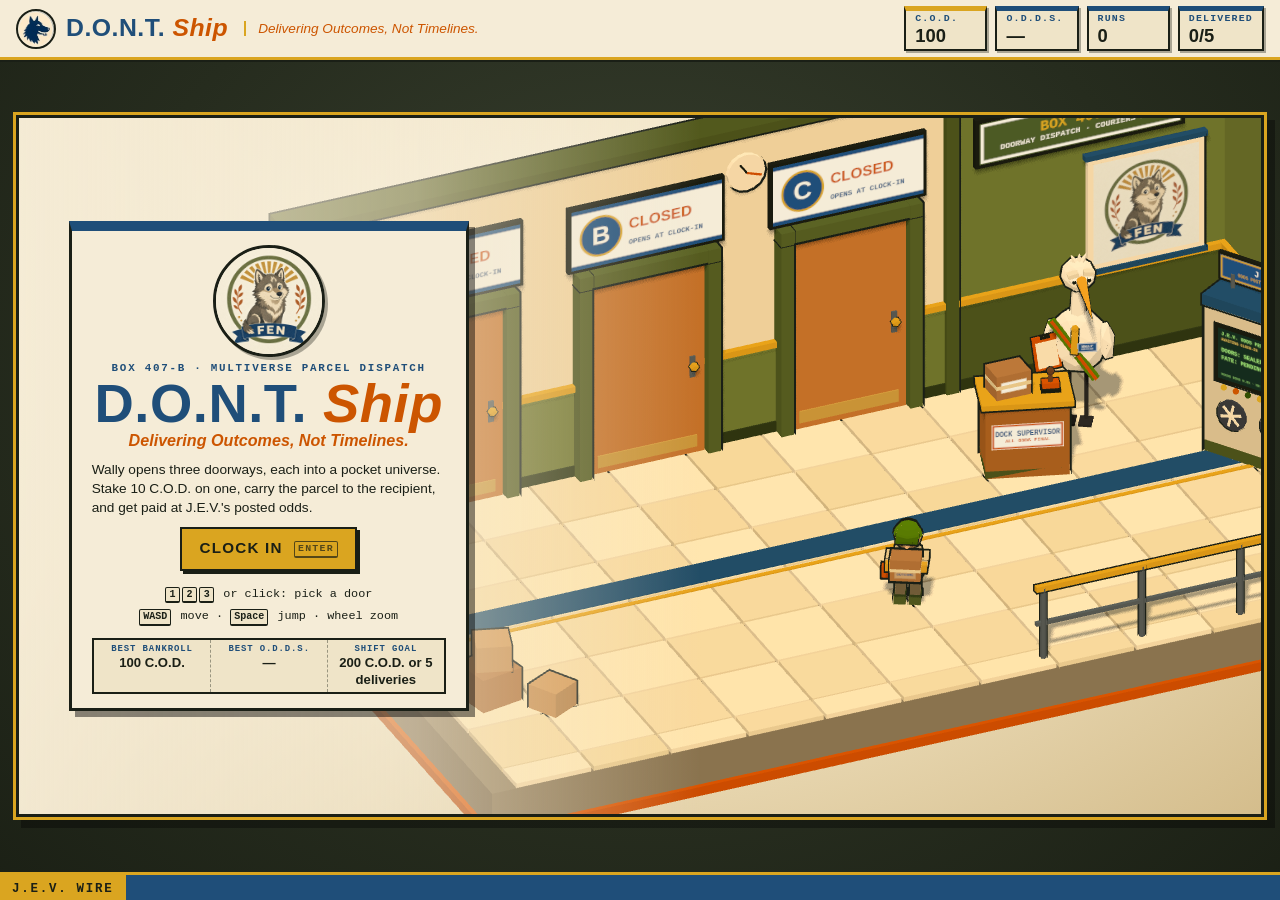
==== index.html @ 574c64cc "feat: initial D.O.N.T. Ship prototype - Door hub with odds, stakes, ledger and calibration loop - Is" ====
<!DOCTYPE html>
<html lang="en">
<head>
  <meta charset="UTF-8" />
  <meta name="viewport" content="width=device-width, initial-scale=1" />
  <title>D.O.N.T. Ship — Definitely Not On Time</title>
  <link rel="icon" type="image/png" href="assets/brand/fen-wolf-icon-from-herographic.png" />
  <link rel="stylesheet" href="css/style.css?v=iso-3" />
  <script type="importmap">
    { "imports": { "three": "./vendor/three.module.js" } }
  </script>
</head>
<body>
  <div id="app" data-screen="title">
    <header class="masthead">
      <div class="brand">
        <img
          class="logo-img"
          src="assets/brand/fen-wolf-icon-from-herographic.png"
          width="40"
          height="40"
          alt="Fen — D.O.N.T. Ship logo"
        />
        <h1 class="wordmark"><span class="dont">D.O.N.T.</span> <span class="ship">Ship</span></h1>
        <p class="tagline">Delivering Outcomes, Not Timelines.</p>
      </div>
      <div class="ledger" id="ledger">
        <div class="stat stat-cod" title="Cash on delivery: your bankroll. Stake 10 per door.">
          <span class="label">C.O.D.</span>
          <span class="value" id="bankroll">100</span>
        </div>
        <div class="stat" title="O.D.D.S.: calibration of displayed odds vs. your outcomes (higher is better).">
          <span class="label">O.D.D.S.</span>
          <span class="value" id="calibration">—</span>
        </div>
        <div class="stat" title="Runs this shift">
          <span class="label">RUNS</span>
          <span class="value" id="runs">0</span>
        </div>
        <div class="stat" title="Shift goal: 200 C.O.D., 5 deliveries, or survive the Executive manifest.">
          <span class="label">DELIVERED</span>
          <span class="value" id="deliveries">0/5</span>
        </div>
      </div>
    </header>

    <main>
      <section class="stage" id="stage">
        <canvas id="game" width="960" height="540" tabindex="0"></canvas>
        <aside class="memo-card" id="brief-panel">
          <div class="memo-head"><span>ROUTING MEMO</span><span id="memo-id">—</span></div>
          <p class="memo" id="brief">Awaiting terminal dispense…</p>
          <p class="modifiers" id="modifiers"></p>
          <div class="memo-foot">
            <span class="memo-help" id="memo-help"></span>
            <span class="house-copy" id="house-copy">Delivery is guaranteed. Timing is a distribution.</span>
          </div>
        </aside>
        <div class="overlay" id="overlay"></div>
      </section>

      <!-- Legacy side door list stub kept for els().doors. -->
      <aside class="panel doors" id="doors-panel" hidden aria-hidden="true">
        <div id="doors" class="door-list"></div>
      </aside>
    </main>

    <footer class="ticker">
      <span class="ticker-tag">J.E.V. WIRE</span>
      <div class="ticker-track">
        <span id="ticker">Processing Fee: 5% (we appreciate your patience) · 8 out of 10 universes recommend us · Box 407-B reminds couriers that doors are load-bearing · Timing is a distribution · Today's forecast: probable</span>
      </div>
    </footer>
  </div>

  <script type="module" src="js/main.js?v=iso-3"></script>
</body>
</html>
---- css/style.css ----
/* D.O.N.T. Ship — one visual system for hub, runs and chrome:
   cream cards with ink borders and offset shadows, IBM-blue header bands, burnt-orange rubber stamps. */
:root {
  --avocado: #568203;
  --harvest: #daa520;
  --burnt: #cc5500;
  --cream: #f5ecd7;
  --paper: #efe4c8;
  --ink: #1a1f16;
  --ibm: #1f4e79;
  --olive: #6f7f3a;
  --olive-dk: #4c5a24;
  --danger: #8b1e1e;
  --ok: #2f5d2f;
  --shadow: rgba(26, 31, 22, 0.35);
  --font-display: "Futura", "Century Gothic", "Avenir Next", "Fira Sans Condensed", "DejaVu Sans Condensed", "Trebuchet MS", sans-serif;
  --font-stamp: "Courier New", "Courier Prime", "DejaVu Sans Mono", monospace;
  --font-body: "Avenir Next", "Fira Sans", "Trebuchet MS", "Gill Sans", sans-serif;
}

* {
  box-sizing: border-box;
}

html,
body {
  margin: 0;
  height: 100%;
}

body {
  background:
    radial-gradient(ellipse at 50% 40%, #3a4130 0%, #262c1e 60%, #1b2015 100%);
  color: var(--ink);
  font-family: var(--font-body);
}

kbd {
  display: inline-block;
  min-width: 1.5em;
  padding: 0 0.3em;
  border: 1px solid currentColor;
  border-bottom-width: 2px;
  border-radius: 2px;
  font: 700 0.85em/1.35 var(--font-stamp);
  text-align: center;
}

/* ---------------------------------------------------------------- layout */

#app {
  height: 100vh;
  min-height: 540px;
  display: grid;
  grid-template-rows: auto minmax(0, 1fr) auto;
}

main {
  min-height: 0;
  container-type: size;
  display: flex;
  align-items: center;
  justify-content: center;
  padding: 12px 16px;
}

.stage {
  position: relative;
  container-type: inline-size;
  width: min(100cqw, calc(100cqh * 16 / 9));
  aspect-ratio: 16 / 9;
  border: 3px solid var(--ink);
  box-shadow: 0 0 0 3px var(--harvest), 8px 8px 0 3px rgba(0, 0, 0, 0.35);
  background: #314029;
  overflow: hidden;
}

#game {
  display: block;
  width: 100%;
  height: 100%;
  background: #314029;
  image-rendering: pixelated;
}

#doors-panel {
  display: none;
}

/* ---------------------------------------------------------------- masthead */

.masthead {
  display: flex;
  justify-content: space-between;
  align-items: center;
  gap: 16px;
  padding: 6px 16px;
  background: var(--cream);
  border-bottom: 3px solid var(--harvest);
  box-shadow: 0 2px 0 var(--ink);
  position: relative;
  z-index: 1;
}

.brand {
  display: flex;
  gap: 10px;
  align-items: center;
  min-width: 0;
}

.logo-img {
  width: 40px;
  height: 40px;
  flex: none;
  border-radius: 50%;
  border: 2px solid var(--ink);
  object-fit: cover;
  background: var(--cream);
}

.wordmark {
  margin: 0;
  font: 800 1.55rem/1 var(--font-display);
  letter-spacing: 0.02em;
  white-space: nowrap;
}

.wordmark .dont,
.title-wordmark .dont {
  color: var(--ibm);
}

.wordmark .ship,
.title-wordmark .ship {
  color: var(--burnt);
  font-style: italic;
  font-family: "Brush Script MT", "URW Chancery L", "Z003", var(--font-display);
}

.tagline {
  margin: 0 0 0 6px;
  padding-left: 12px;
  border-left: 2px solid var(--harvest);
  font-size: 0.85rem;
  color: var(--burnt);
  font-style: italic;
  white-space: nowrap;
  overflow: hidden;
  text-overflow: ellipsis;
}

.ledger {
  display: flex;
  gap: 8px;
  flex: none;
}

.stat {
  min-width: 5.2rem;
  background: var(--paper);
  border: 2px solid var(--ink);
  border-top: 5px solid var(--ibm);
  box-shadow: 2px 2px 0 var(--shadow);
  padding: 1px 9px 3px;
}

.stat-cod {
  border-top-color: var(--harvest);
}

.stat .label {
  display: block;
  font: 700 0.62rem/1.4 var(--font-stamp);
  letter-spacing: 0.12em;
  color: var(--ibm);
}

.stat .value {
  font: 800 1.15rem/1.1 var(--font-display);
}

/* ---------------------------------------------------------------- ticker */

.ticker {
  display: flex;
  align-items: stretch;
  height: 28px;
  background: var(--ibm);
  color: var(--cream);
  border-top: 3px solid var(--harvest);
  font: 0.78rem/28px var(--font-stamp);
  letter-spacing: 0.04em;
  overflow: hidden;
}

.ticker-tag {
  flex: none;
  padding: 0 12px;
  background: var(--harvest);
  color: var(--ink);
  font-weight: 700;
  letter-spacing: 0.14em;
}

.ticker-track {
  flex: 1;
  min-width: 0;
  overflow: hidden;
  white-space: nowrap;
}

.ticker-track span {
  display: inline-block;
  padding-left: 100%;
  animation: scroll 45s linear infinite;
}

@keyframes scroll {
  to {
    transform: translateX(-100%);
  }
}

/* ---------------------------------------------------------------- shared card pieces */

.card-kicker {
  font: 700 0.68rem/1.3 var(--font-stamp);
  letter-spacing: 0.16em;
  color: var(--ibm);
  text-transform: uppercase;
}

.stamp {
  display: inline-block;
  padding: 0 6px;
  border: 2px solid var(--burnt);
  color: var(--burnt);
  font: 700 0.7rem/1.5 var(--font-stamp);
  letter-spacing: 0.06em;
  transform: rotate(-2deg);
}

.stamp.quiet {
  border-color: var(--ibm);
  color: var(--ibm);
}

.btn {
  cursor: pointer;
  font: 800 0.95rem/1 var(--font-display);
  letter-spacing: 0.08em;
  text-transform: uppercase;
  padding: 0.7rem 1.1rem;
  border: 2px solid var(--ink);
  background: var(--paper);
  color: var(--ink);
  box-shadow: 3px 3px 0 var(--ink);
  transition: transform 0.08s, box-shadow 0.08s, background 0.12s;
}

.btn:hover {
  transform: translate(-1px, -1px);
  box-shadow: 4px 4px 0 var(--ink);
}

.btn:active {
  transform: translate(2px, 2px);
  box-shadow: 1px 1px 0 var(--ink);
}

.btn-primary {
  background: var(--harvest);
}

.btn-primary:hover {
  background: var(--burnt);
  color: var(--cream);
}

.btn kbd {
  margin-left: 0.6em;
  font-size: 0.62rem;
  opacity: 0.7;
  vertical-align: 0.15em;
}

/* ---------------------------------------------------------------- routing memo (hub) */

/* Dispatch bar along the bottom of the hall: memo | brief | parcel stamps, help + goal underneath. */
.memo-card {
  position: absolute;
  left: 14px;
  right: 14px;
  bottom: 12px;
  z-index: 2;
  display: grid;
  grid-template-columns: auto minmax(0, 1fr) auto;
  align-items: center;
  background: var(--cream);
  border: 2px solid var(--ink);
  box-shadow: 4px 4px 0 var(--shadow);
  font-size: clamp(0.72rem, 1.02cqw, 0.86rem);
}

#app:not([data-screen="hub"]) .memo-card {
  display: none;
}

.memo-head {
  align-self: stretch;
  display: flex;
  flex-direction: column;
  justify-content: center;
  padding: 4px 12px;
  background: var(--ibm);
  color: var(--cream);
  font: 700 0.64rem/1.5 var(--font-stamp);
  letter-spacing: 0.14em;
}

.memo-head #memo-id {
  color: var(--harvest);
  font-size: 0.95rem;
  letter-spacing: 0.06em;
}

.memo {
  margin: 5px 12px;
  padding: 0;
  line-height: 1.35;
  display: -webkit-box;
  -webkit-line-clamp: 2;
  -webkit-box-orient: vertical;
  overflow: hidden;
}

.modifiers {
  display: flex;
  flex-wrap: wrap;
  align-items: center;
  gap: 6px;
  margin: 0;
  padding: 0 12px 0 4px;
}

.modifiers .label {
  font: 700 0.62rem var(--font-stamp);
  letter-spacing: 0.14em;
  color: var(--ibm);
}

.memo-foot {
  grid-column: 1 / -1;
  display: flex;
  justify-content: space-between;
  gap: 12px;
  padding: 3px 12px;
  background: rgba(26, 31, 22, 0.9);
  color: var(--cream);
  font: clamp(0.62rem, 0.9cqw, 0.74rem)/1.5 var(--font-stamp);
}

.memo-help b {
  color: var(--harvest);
}

.memo-help kbd {
  margin: 0 1px;
}

.house-copy {
  flex: none;
  color: rgba(245, 236, 215, 0.75);
  font-style: italic;
}

/* 2D fallback hall draws its own help line; keep the memo small and at the top-left. */
body.r2d .memo-card {
  top: 10px;
  bottom: auto;
  right: auto;
  width: clamp(180px, 20cqw, 240px);
  grid-template-columns: 1fr;
  opacity: 0.94;
  font-size: 0.72rem;
}

body.r2d .memo-help {
  display: none;
}

body.r2d .modifiers {
  padding: 0 12px 6px;
}

body.r2d .house-copy {
  flex: 1 1 auto;
}

/* ---------------------------------------------------------------- overlays (title / result / win / broke) */

.overlay {
  position: absolute;
  inset: 0;
  z-index: 5;
  display: flex;
  align-items: center;
  justify-content: center;
  padding: 3cqw;
  background: rgba(26, 31, 22, 0.42);
  opacity: 0;
  pointer-events: none;
  transition: opacity 0.2s ease;
}

.overlay.visible {
  opacity: 1;
  pointer-events: auto;
}

.overlay .card {
  width: min(clamp(440px, 32cqw, 560px), 100%);
  font-size: clamp(0.9rem, 1.05cqw, 1.05rem);
  max-height: 100%;
  overflow: auto;
  padding: 16px 22px 18px;
  background: var(--cream);
  border: 3px solid var(--ink);
  box-shadow: 6px 6px 0 rgba(0, 0, 0, 0.45);
  line-height: 1.4;
  text-align: center;
}

.overlay .card p {
  margin: 0 0 0.6rem;
}

.overlay .card.result {
  border-top: 10px solid var(--ibm);
}

.overlay .card.good {
  border-top-color: var(--avocado);
}

.overlay .card.bad {
  border-top-color: var(--danger);
}

.stamp-title {
  display: inline-block;
  margin: 10px auto 14px;
  padding: 6px 18px 4px;
  border: 4px solid currentColor;
  outline: 2px solid currentColor;
  outline-offset: 3px;
  color: var(--burnt);
  font: 900 clamp(1.6rem, 3.6cqw, 2.6rem)/1 var(--font-display);
  letter-spacing: 0.08em;
  transform: rotate(-4deg);
}

.stamp-title.good {
  color: var(--avocado);
}

.stamp-title.bad {
  color: var(--danger);
}

.stamp-title.win {
  color: var(--ibm);
}

.cause {
  font: 700 0.85rem/1.35 var(--font-stamp);
  color: var(--danger);
}

.card.win .cause {
  color: var(--ibm);
}

.tally {
  display: grid;
  grid-template-columns: repeat(3, 1fr);
  margin: 0 0 10px;
  border: 2px solid var(--ink);
  background: var(--paper);
}

.tally > div {
  padding: 6px 8px;
}

.tally > div + div {
  border-left: 1px dashed rgba(26, 31, 22, 0.4);
}

.tally dt {
  font: 700 0.62rem/1.4 var(--font-stamp);
  letter-spacing: 0.12em;
  color: var(--ibm);
  text-transform: uppercase;
}

.tally dd {
  margin: 0;
  font: 800 1.15rem/1.2 var(--font-display);
}

.tally .net.good dd {
  color: var(--avocado);
}

.tally .net.bad dd {
  color: var(--danger);
}

.fine {
  font-size: 0.8rem;
  color: rgba(26, 31, 22, 0.75);
}

.session-strip {
  display: flex;
  flex-wrap: wrap;
  justify-content: center;
  gap: 4px 12px;
  margin: 0 0 4px;
  padding-top: 6px;
  border-top: 1px dashed rgba(26, 31, 22, 0.35);
  font: 0.7rem/1.4 var(--font-stamp);
  color: rgba(26, 31, 22, 0.8);
}

.actions {
  display: flex;
  flex-wrap: wrap;
  justify-content: center;
  gap: 10px;
  margin-top: 12px;
}

/* Title card: hub in the background, card on the left like the mock's wordmark corner. */
.overlay.title {
  justify-content: flex-start;
  padding-left: 4cqw;
  background: linear-gradient(90deg, rgba(245, 236, 215, 0.88) 0%, rgba(245, 236, 215, 0.55) 32%, rgba(245, 236, 215, 0) 55%);
}

.overlay .card.title {
  width: min(400px, 42cqw);
  padding: 14px 20px 14px;
  border-top: 10px solid var(--ibm);
}

.title-logo {
  display: block;
  width: clamp(64px, 9cqw, 120px);
  height: auto;
  aspect-ratio: 1;
  margin: 0 auto 4px;
  border-radius: 50%;
  border: 3px solid var(--ink);
  box-shadow: 3px 3px 0 var(--shadow);
  object-fit: cover;
}

.title-wordmark {
  margin: 2px 0 0;
  font: 900 clamp(2rem, 4.6cqw, 3.4rem)/1 var(--font-display);
  letter-spacing: 0.01em;
}

.title-tag {
  font: italic 700 clamp(0.85rem, 1.3cqw, 1.05rem) var(--font-body);
  color: var(--burnt);
}

.title-blurb {
  font-size: clamp(0.78rem, 1.1cqw, 0.92rem);
  text-align: left;
}

.title-controls {
  list-style: none;
  margin: 12px 0 10px;
  padding: 0;
  font: 0.74rem/1.9 var(--font-stamp);
}

.title-controls kbd {
  margin-right: 2px;
  background: var(--paper);
}

.title-bests {
  display: grid;
  grid-template-columns: repeat(3, 1fr);
  margin: 0;
  border: 2px solid var(--ink);
  background: var(--paper);
}

.title-bests > div {
  padding: 4px 6px;
}

.title-bests > div + div {
  border-left: 1px dashed rgba(26, 31, 22, 0.4);
}

.title-bests dt {
  font: 700 0.56rem/1.3 var(--font-stamp);
  letter-spacing: 0.1em;
  color: var(--ibm);
  text-transform: uppercase;
}

.title-bests dd {
  margin: 0;
  font: 800 0.82rem/1.25 var(--font-display);
}

/* ---------------------------------------------------------------- iso layer (shared GL canvas) */

.iso-layer {
  position: absolute;
  inset: 0;
  z-index: 1;
  overflow: hidden;
  background: radial-gradient(ellipse at 50% 35%, #fbf4e2 0%, #efe0bd 55%, #d9c497 100%);
}

.iso-layer[hidden] {
  display: none;
}

.iso-layer.space {
  background: radial-gradient(ellipse at 60% 30%, #2a2f5c 0%, #141a3a 50%, #070a1a 100%);
}

.iso-layer .iso-view {
  position: absolute;
  inset: 0;
  width: 100%;
  height: 100%;
  display: block;
}

.iso-layer[data-mode="hub"] .iso-hud,
.iso-layer[data-mode="hub"] .iso-tag,
.iso-layer[data-mode="hub"] .iso-keys,
.iso-layer[data-mode="hub"] .iso-stamp,
.iso-layer[data-mode="run"] .hub-ui {
  display: none;
}

/* Run HUD: same card language as the routing memo. */
.iso-hud {
  position: absolute;
  top: 14px;
  left: 14px;
  width: clamp(230px, 25cqw, 320px);
  background: var(--cream);
  border: 2px solid var(--ink);
  box-shadow: 4px 4px 0 var(--shadow);
  pointer-events: none;
  transform: rotate(-0.6deg);
}

.iso-hud .kicker {
  padding: 4px 10px;
  background: var(--ibm);
  color: var(--cream);
  font: 700 0.66rem/1.5 var(--font-stamp);
  letter-spacing: 0.14em;
}

.iso-hud .universe {
  padding: 6px 10px 0;
  font: 800 clamp(0.95rem, 1.5cqw, 1.2rem)/1.15 var(--font-display);
  letter-spacing: 0.04em;
  color: var(--ibm);
  text-transform: uppercase;
}

.iso-hud .row {
  padding: 2px 10px 0;
  font: 700 0.72rem/1.4 var(--font-stamp);
}

.iso-hud .row.odds {
  color: var(--burnt);
}

.iso-hud .tags {
  padding: 2px 10px 0;
}

.iso-hud .tags span {
  display: inline-block;
  margin: 4px 4px 0 0;
  padding: 0 5px;
  border: 2px solid var(--burnt);
  color: var(--burnt);
  font: 700 0.62rem/1.5 var(--font-stamp);
  transform: rotate(-1.5deg);
}

.iso-hud .parcel {
  display: flex;
  justify-content: space-between;
  align-items: center;
  margin-top: 8px;
  padding: 6px 10px;
  border-top: 1px dashed rgba(26, 31, 22, 0.35);
  font: 700 0.66rem var(--font-stamp);
  letter-spacing: 0.14em;
  color: var(--ibm);
}

.iso-hud .parcel b {
  padding: 2px 8px;
  color: var(--cream);
  background: var(--avocado);
  letter-spacing: 0.06em;
  font-size: 0.72rem;
}

.iso-hud .parcel b.bad {
  background: var(--danger);
}

.iso-hud .parcel b.good {
  background: var(--harvest);
  color: var(--ink);
}

.iso-keys {
  position: absolute;
  bottom: 12px;
  left: 50%;
  transform: translateX(-50%);
  padding: 5px 14px;
  background: rgba(26, 31, 22, 0.86);
  color: var(--cream);
  border: 2px solid var(--harvest);
  font: 0.74rem/1.4 var(--font-stamp);
  pointer-events: none;
  white-space: nowrap;
}

.iso-keys b {
  color: var(--harvest);
}

.iso-tag {
  position: absolute;
  top: 14px;
  right: 14px;
  padding: 3px 8px;
  background: var(--ibm);
  color: var(--cream);
  border: 2px solid var(--ink);
  font: 700 0.62rem var(--font-stamp);
  letter-spacing: 0.1em;
  pointer-events: none;
  opacity: 0.85;
}

.iso-stamp {
  position: absolute;
  top: 38%;
  left: 50%;
  transform: translate(-50%, -50%) rotate(-6deg) scale(0.6);
  opacity: 0;
  padding: 10px 26px 8px;
  border: 5px solid var(--burnt);
  outline: 2px solid var(--burnt);
  outline-offset: 3px;
  color: var(--burnt);
  background: rgba(245, 236, 215, 0.92);
  font: 900 clamp(1.5rem, 3.2cqw, 2.3rem)/1.1 var(--font-display);
  letter-spacing: 0.1em;
  text-align: center;
  pointer-events: none;
  transition: opacity 0.18s, transform 0.18s;
}

.iso-stamp small {
  display: block;
  margin-top: 4px;
  font: 700 0.75rem var(--font-stamp);
  letter-spacing: 0.05em;
}

.iso-stamp.show {
  opacity: 1;
  transform: translate(-50%, -50%) rotate(-6deg) scale(1);
}

.iso-stamp.good {
  border-color: var(--avocado);
  outline-color: var(--avocado);
  color: var(--avocado);
}

/* ---------------------------------------------------------------- hub DOM (tickets under doors, help line) */

.hub-ui {
  position: absolute;
  inset: 0;
  pointer-events: none;
}

.hub-tickets {
  position: absolute;
  inset: 0;
}

.ticket {
  position: absolute;
  top: 0;
  left: 0;
  display: flex;
  flex-direction: column;
  gap: 3px;
  padding: 0 0 6px;
  pointer-events: auto;
  cursor: pointer;
  text-align: left;
  background: rgba(245, 236, 215, 0.95);
  border: 2px solid var(--ink);
  box-shadow: 3px 3px 0 var(--shadow);
  color: var(--ink);
  font: inherit;
  transition: box-shadow 0.12s, background 0.12s;
}

.ticket:disabled {
  cursor: default;
}

.ticket.hot {
  background: #fffaf0;
  box-shadow: 0 0 0 3px var(--harvest), 5px 5px 0 3px var(--shadow);
}

.ticket-head {
  display: flex;
  align-items: center;
  gap: 6px;
  padding: 3px 8px;
  background: var(--avocado);
  color: var(--cream);
  font: 700 clamp(0.62rem, 0.9cqw, 0.74rem)/1.4 var(--font-stamp);
  letter-spacing: 0.12em;
}

.tier-hard .ticket-head {
  background: var(--burnt);
}

.tier-brutal .ticket-head {
  background: var(--danger);
}

.ticket-head kbd {
  background: var(--cream);
  color: var(--ink);
  border-color: var(--ink);
}

.ticket-door b {
  font-size: 1.25em;
}

.ticket-tier {
  margin-left: auto;
}

.ticket-tags {
  display: flex;
  flex-wrap: wrap;
  gap: 3px;
  padding: 0 8px;
}

.ticket-tags i {
  font: normal 700 clamp(0.56rem, 0.78cqw, 0.66rem)/1.4 var(--font-stamp);
  padding: 0 4px;
  border: 1.5px solid var(--burnt);
  color: var(--burnt);
}

.ticket-text {
  display: -webkit-box;
  -webkit-line-clamp: 3;
  -webkit-box-orient: vertical;
  overflow: hidden;
  padding: 0 8px;
  font-size: clamp(0.68rem, 0.98cqw, 0.82rem);
  line-height: 1.3;
}

@container (max-width: 1100px) {
  .ticket-text {
    -webkit-line-clamp: 2;
  }

  .ticket-head {
    gap: 4px;
    padding: 3px 6px;
    letter-spacing: 0;
    white-space: nowrap;
  }

  .memo {
    -webkit-line-clamp: 1;
  }
}

/* ---------------------------------------------------------------- responsive */

@media (max-width: 1180px) {
  .tagline {
    display: none;
  }
}

@media (max-width: 900px) {
  .masthead {
    flex-wrap: wrap;
  }

  .stat {
    min-width: 4.4rem;
  }
}

@media (max-width: 1100px) {
  .house-copy {
    display: none;
  }
}
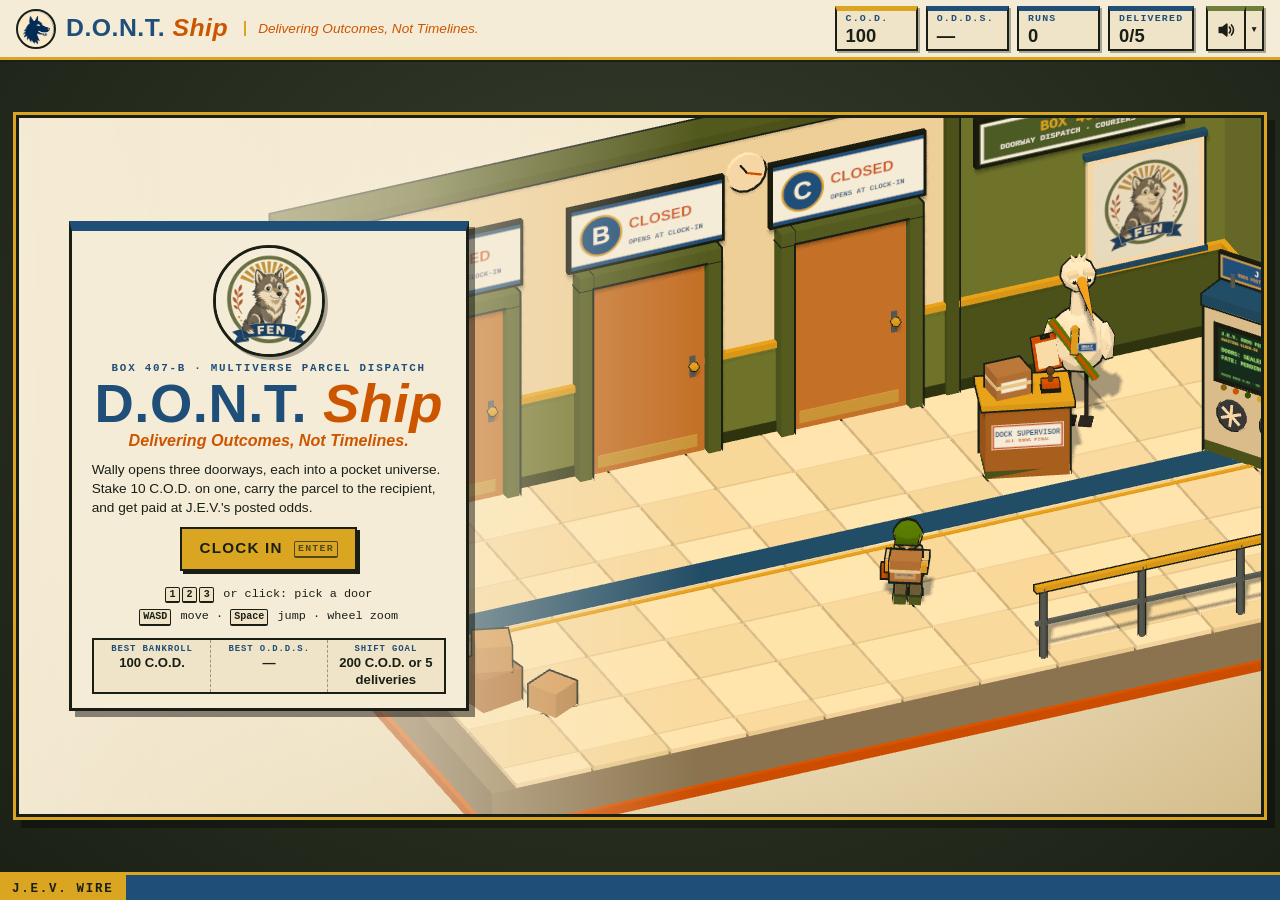
==== commit 8b2a336c: "feat: wire web audio cues into hub and runs js/audio.js unlocks on the first gesture, crossfades mus" ====
--- a/index.html
+++ b/index.html
@@ -5,7 +5,7 @@
   <meta name="viewport" content="width=device-width, initial-scale=1" />
   <title>D.O.N.T. Ship — Definitely Not On Time</title>
   <link rel="icon" type="image/png" href="assets/brand/fen-wolf-icon-from-herographic.png" />
-  <link rel="stylesheet" href="css/style.css?v=iso-3" />
+  <link rel="stylesheet" href="css/style.css?v=iso-4" />
   <script type="importmap">
     { "imports": { "three": "./vendor/three.module.js" } }
   </script>
@@ -41,6 +41,21 @@
           <span class="label">DELIVERED</span>
           <span class="value" id="deliveries">0/5</span>
         </div>
+        <div class="audio-ctl" id="audio-ctl">
+          <button type="button" class="audio-btn" aria-label="Mute sound" aria-pressed="false" title="Sound on (M)">
+            <svg viewBox="0 0 24 24" width="20" height="20" aria-hidden="true">
+              <path class="spk" d="M4 9h4l5-4v14l-5-4H4z" />
+              <path class="waves" d="M16 8.5a5 5 0 0 1 0 7M18.5 6a8.5 8.5 0 0 1 0 12" />
+              <path class="cross" d="M16 9l6 6M22 9l-6 6" />
+            </svg>
+          </button>
+          <button type="button" class="audio-more" aria-label="Audio levels" aria-expanded="false" title="Audio levels">▾</button>
+          <div class="audio-pop" hidden>
+            <label>Music <input type="range" min="0" max="100" step="1" data-bus="music" /></label>
+            <label>SFX <input type="range" min="0" max="100" step="1" data-bus="sfx" /></label>
+            <p class="audio-hint"><kbd>M</kbd> mutes everything</p>
+          </div>
+        </div>
       </div>
     </header>
 
@@ -73,6 +88,6 @@
     </footer>
   </div>
 
-  <script type="module" src="js/main.js?v=iso-3"></script>
+  <script type="module" src="js/main.js?v=iso-4"></script>
 </body>
 </html>
--- a/css/style.css
+++ b/css/style.css
@@ -99,7 +99,7 @@
   border-bottom: 3px solid var(--harvest);
   box-shadow: 0 2px 0 var(--ink);
   position: relative;
-  z-index: 1;
+  z-index: 10;
 }
 
 .brand {
@@ -178,6 +178,113 @@
 
 .stat .value {
   font: 800 1.15rem/1.1 var(--font-display);
+}
+
+.audio-ctl {
+  position: relative;
+  display: flex;
+  align-items: stretch;
+  margin-left: 4px;
+}
+
+.audio-btn,
+.audio-more {
+  background: var(--paper);
+  border: 2px solid var(--ink);
+  border-top: 5px solid var(--olive);
+  box-shadow: 2px 2px 0 var(--shadow);
+  color: var(--ink);
+  cursor: pointer;
+  padding: 0 6px;
+}
+
+.audio-btn {
+  display: grid;
+  place-items: center;
+  width: 40px;
+}
+
+.audio-more {
+  border-left: 0;
+  font: 700 0.8rem/1 var(--font-stamp);
+  padding: 0 4px;
+}
+
+.audio-btn:hover,
+.audio-more:hover,
+.audio-more[aria-expanded="true"] {
+  background: var(--cream);
+}
+
+.audio-btn:focus-visible,
+.audio-more:focus-visible {
+  outline: 2px solid var(--ibm);
+  outline-offset: 2px;
+}
+
+.audio-btn svg {
+  fill: none;
+  stroke: currentColor;
+  stroke-width: 2;
+  stroke-linecap: round;
+  stroke-linejoin: round;
+}
+
+.audio-btn .spk {
+  fill: currentColor;
+}
+
+.audio-btn .cross,
+.audio-ctl.muted .audio-btn .waves {
+  display: none;
+}
+
+.audio-ctl.muted .audio-btn .cross {
+  display: inline;
+  stroke: var(--danger);
+}
+
+.audio-ctl.muted .audio-btn {
+  border-top-color: var(--danger);
+}
+
+.audio-pop {
+  position: absolute;
+  top: calc(100% + 6px);
+  right: 0;
+  z-index: 20;
+  width: 11rem;
+  padding: 8px 10px 6px;
+  background: var(--paper);
+  border: 2px solid var(--ink);
+  border-top: 5px solid var(--olive);
+  box-shadow: 3px 3px 0 var(--shadow);
+}
+
+.audio-pop[hidden] {
+  display: none;
+}
+
+.audio-pop label {
+  display: grid;
+  grid-template-columns: 3.2rem 1fr;
+  align-items: center;
+  gap: 6px;
+  font: 700 0.66rem/1.8 var(--font-stamp);
+  letter-spacing: 0.1em;
+  text-transform: uppercase;
+  color: var(--ibm);
+}
+
+.audio-pop input[type="range"] {
+  width: 100%;
+  accent-color: var(--burnt);
+}
+
+.audio-hint {
+  margin: 4px 0 0;
+  font: 0.66rem/1.4 var(--font-stamp);
+  color: var(--olive-dk);
 }
 
 /* ---------------------------------------------------------------- ticker */
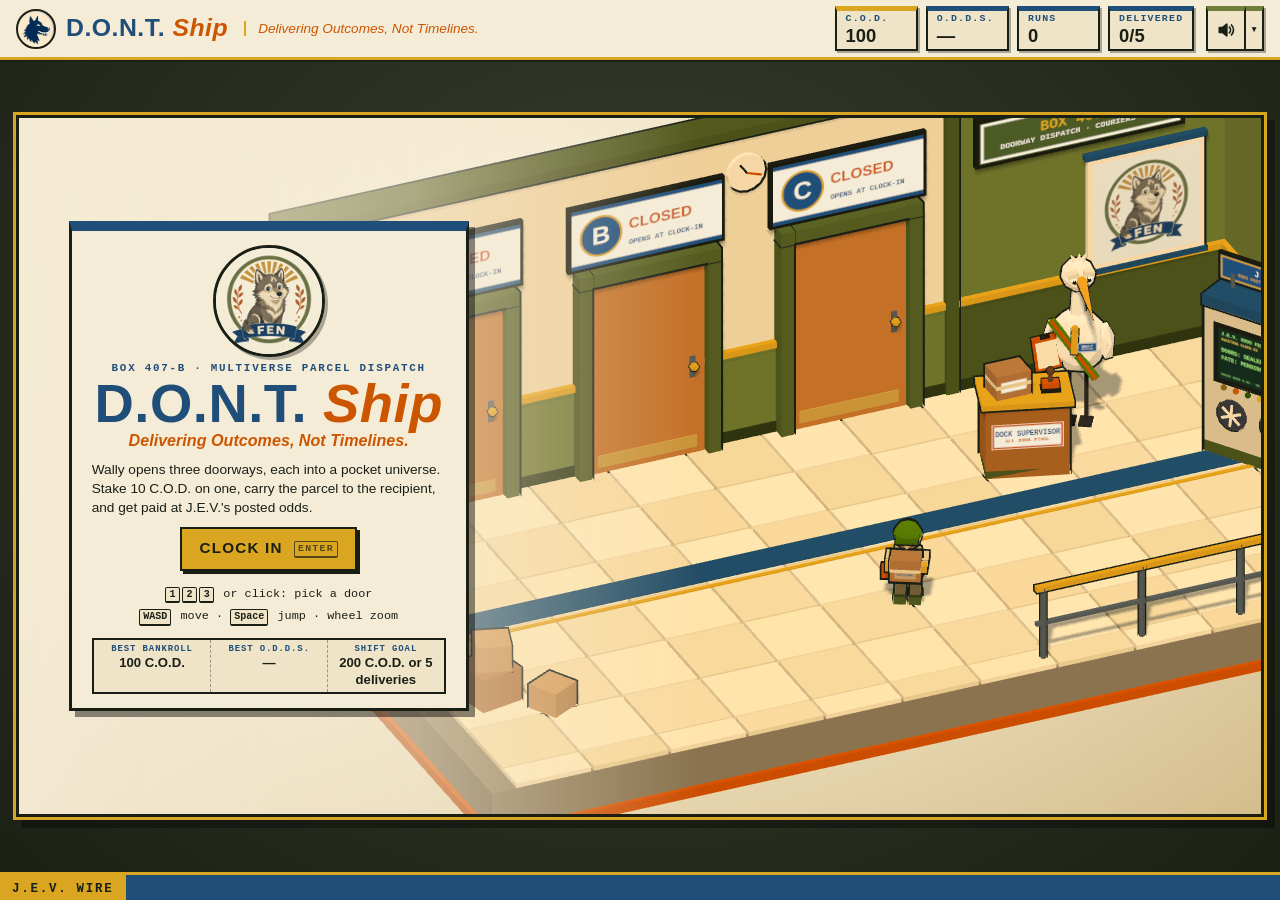
==== commit 9d1cb79b: "fix: play coin motif alone on shift clear Fade the run bed out before the coin motif starts and trea" ====
--- a/index.html
+++ b/index.html
@@ -5,7 +5,7 @@
   <meta name="viewport" content="width=device-width, initial-scale=1" />
   <title>D.O.N.T. Ship — Definitely Not On Time</title>
   <link rel="icon" type="image/png" href="assets/brand/fen-wolf-icon-from-herographic.png" />
-  <link rel="stylesheet" href="css/style.css?v=iso-4" />
+  <link rel="stylesheet" href="css/style.css?v=iso-5" />
   <script type="importmap">
     { "imports": { "three": "./vendor/three.module.js" } }
   </script>
@@ -88,6 +88,6 @@
     </footer>
   </div>
 
-  <script type="module" src="js/main.js?v=iso-4"></script>
+  <script type="module" src="js/main.js?v=iso-5"></script>
 </body>
 </html>
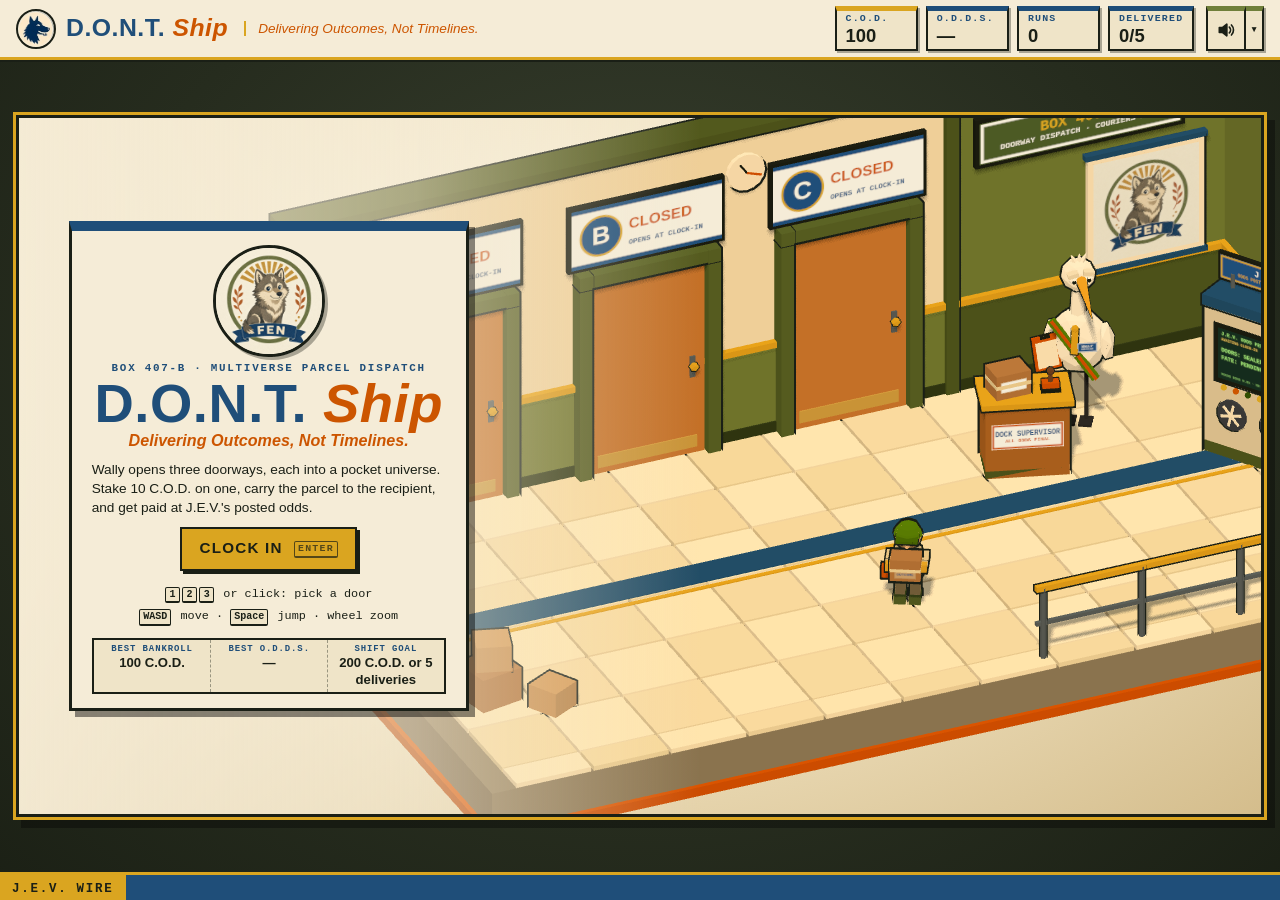
==== commit 59ac1941: "fix: reset shift progress on keep shipping Keep shipping now starts the next shift from the current " ====
--- a/index.html
+++ b/index.html
@@ -5,7 +5,7 @@
   <meta name="viewport" content="width=device-width, initial-scale=1" />
   <title>D.O.N.T. Ship — Definitely Not On Time</title>
   <link rel="icon" type="image/png" href="assets/brand/fen-wolf-icon-from-herographic.png" />
-  <link rel="stylesheet" href="css/style.css?v=iso-5" />
+  <link rel="stylesheet" href="css/style.css?v=iso-6" />
   <script type="importmap">
     { "imports": { "three": "./vendor/three.module.js" } }
   </script>
@@ -88,6 +88,6 @@
     </footer>
   </div>
 
-  <script type="module" src="js/main.js?v=iso-5"></script>
+  <script type="module" src="js/main.js?v=iso-6"></script>
 </body>
 </html>
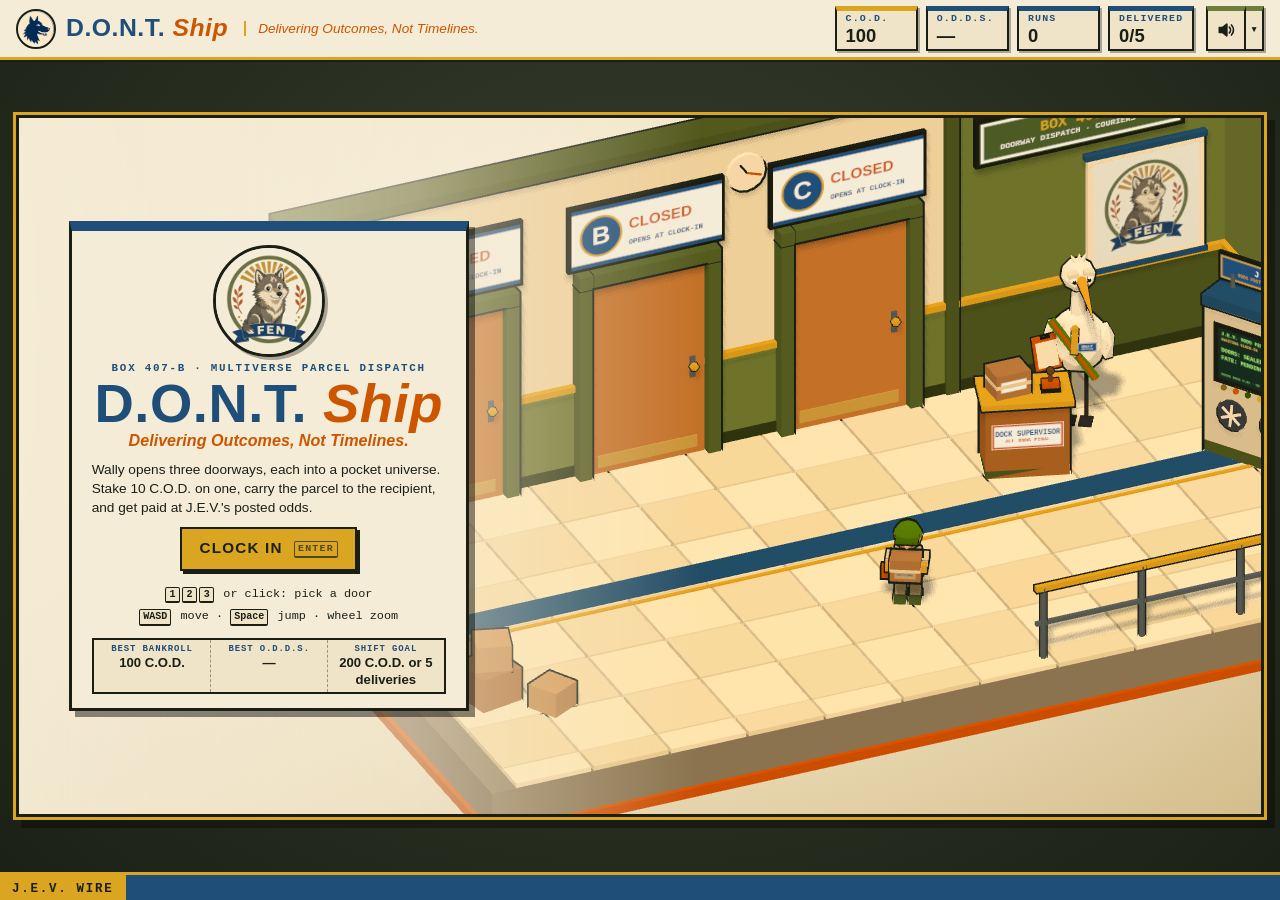
==== commit aa2f1133: "feat: mobile touch controls and installable pwa Landscape-first phone support: virtual joystick + ju" ====
--- a/index.html
+++ b/index.html
@@ -2,10 +2,19 @@
 <html lang="en">
 <head>
   <meta charset="UTF-8" />
-  <meta name="viewport" content="width=device-width, initial-scale=1" />
+  <meta name="viewport" content="width=device-width, initial-scale=1, viewport-fit=cover" />
   <title>D.O.N.T. Ship — Definitely Not On Time</title>
+  <meta name="description" content="Multiverse parcel courier: pick a door at Box 407-B, run its pocket universe, deliver at J.E.V.'s posted odds." />
+  <meta name="theme-color" content="#1f4e79" />
+  <meta name="mobile-web-app-capable" content="yes" />
+  <meta name="apple-mobile-web-app-capable" content="yes" />
+  <meta name="apple-mobile-web-app-status-bar-style" content="black-translucent" />
+  <meta name="apple-mobile-web-app-title" content="D.O.N.T. Ship" />
+  <meta name="format-detection" content="telephone=no" />
+  <link rel="manifest" href="manifest.webmanifest" />
   <link rel="icon" type="image/png" href="assets/brand/fen-wolf-icon-from-herographic.png" />
-  <link rel="stylesheet" href="css/style.css?v=iso-6" />
+  <link rel="apple-touch-icon" href="assets/icons/apple-touch-icon.png" />
+  <link rel="stylesheet" href="css/style.css?v=iso-7" />
   <script type="importmap">
     { "imports": { "three": "./vendor/three.module.js" } }
   </script>
@@ -88,6 +97,15 @@
     </footer>
   </div>
 
-  <script type="module" src="js/main.js?v=iso-6"></script>
+  <div class="rotate-prompt" role="dialog" aria-labelledby="rotate-title">
+    <img src="assets/icons/icon-192.png" width="96" height="96" alt="" />
+    <div class="rotate-phone" aria-hidden="true"></div>
+    <h2 id="rotate-title">Rotate your phone</h2>
+    <p>Box 407-B is a landscape operation. Turn sideways to clock in.</p>
+    <button type="button" class="btn" id="rotate-ok">Play in portrait anyway</button>
+  </div>
+
+  <script type="module" src="js/pwa.js?v=iso-7"></script>
+  <script type="module" src="js/main.js?v=iso-7"></script>
 </body>
 </html>
--- a/css/style.css
+++ b/css/style.css
@@ -48,8 +48,17 @@
 
 /* ---------------------------------------------------------------- layout */
 
+body {
+  overscroll-behavior: none;
+  touch-action: manipulation;
+  -webkit-tap-highlight-color: transparent;
+  -webkit-text-size-adjust: 100%;
+  text-size-adjust: 100%;
+}
+
 #app {
   height: 100vh;
+  height: 100dvh;
   min-height: 540px;
   display: grid;
   grid-template-rows: auto minmax(0, 1fr) auto;
@@ -73,6 +82,10 @@
   box-shadow: 0 0 0 3px var(--harvest), 8px 8px 0 3px rgba(0, 0, 0, 0.35);
   background: #314029;
   overflow: hidden;
+  touch-action: none;
+  user-select: none;
+  -webkit-user-select: none;
+  -webkit-touch-callout: none;
 }
 
 #game {
@@ -208,6 +221,54 @@
   border-left: 0;
   font: 700 0.8rem/1 var(--font-stamp);
   padding: 0 4px;
+}
+
+.fs-btn,
+.install-btn {
+  background: var(--paper);
+  border: 2px solid var(--ink);
+  border-top: 5px solid var(--ibm);
+  box-shadow: 2px 2px 0 var(--shadow);
+  color: var(--ink);
+  cursor: pointer;
+}
+
+.fs-btn {
+  display: none;
+  place-items: center;
+  width: 40px;
+  padding: 0;
+}
+
+body.touch .fs-btn {
+  display: grid;
+}
+
+.fs-btn svg {
+  fill: none;
+  stroke: currentColor;
+  stroke-width: 2.2;
+  stroke-linecap: round;
+  stroke-linejoin: round;
+}
+
+.install-btn {
+  padding: 0 10px;
+  border-top-color: var(--harvest);
+  font: 700 0.7rem/1 var(--font-stamp);
+  letter-spacing: 0.12em;
+  text-transform: uppercase;
+}
+
+.install-btn[hidden] {
+  display: none;
+}
+
+@media (display-mode: fullscreen), (display-mode: standalone) {
+  body.touch .fs-btn,
+  .install-btn {
+    display: none;
+  }
 }
 
 .audio-btn:hover,
@@ -537,6 +598,8 @@
   box-shadow: 6px 6px 0 rgba(0, 0, 0, 0.45);
   line-height: 1.4;
   text-align: center;
+  touch-action: pan-y;
+  overscroll-behavior: contain;
 }
 
 .overlay .card p {
@@ -1053,3 +1116,453 @@
     display: none;
   }
 }
+
+/* ---------------------------------------------------------------- touch (body.touch, set by js/touch.js) */
+
+body:not(.touch) .touch-hint,
+body.touch .key-hint,
+body.touch .btn kbd,
+body.touch .ticket-head kbd {
+  display: none;
+}
+
+body.touch .btn {
+  min-height: 44px;
+}
+
+body.touch .audio-btn {
+  width: 44px;
+}
+
+body.touch .audio-pop input[type="range"] {
+  height: 28px;
+}
+
+/* Run controls: floating stick on the left half, jump on the right half. */
+.touch-pad {
+  display: none;
+  position: absolute;
+  inset: 0;
+  z-index: 4;
+  pointer-events: none;
+}
+
+body.touch #app[data-screen="run"] .touch-pad {
+  display: block;
+}
+
+.stick-zone,
+.jump-zone {
+  position: absolute;
+  top: 0;
+  bottom: 0;
+  width: 50%;
+  pointer-events: auto;
+  touch-action: none;
+}
+
+.stick-zone {
+  left: 0;
+}
+
+.jump-zone {
+  right: 0;
+}
+
+.stick-base {
+  position: absolute;
+  left: 92px;
+  top: calc(100% - 92px);
+  width: 128px;
+  height: 128px;
+  margin: -64px 0 0 -64px;
+  display: grid;
+  place-items: center;
+  border: 3px solid rgba(26, 31, 22, 0.75);
+  border-radius: 50%;
+  background: radial-gradient(circle, rgba(245, 236, 215, 0.18) 0%, rgba(245, 236, 215, 0.42) 70%);
+  box-shadow: 0 0 0 2px rgba(218, 165, 32, 0.55);
+  opacity: 0.55;
+  transition: opacity 0.12s;
+}
+
+.stick-zone.active .stick-base {
+  opacity: 0.95;
+}
+
+.stick-knob {
+  width: 58px;
+  height: 58px;
+  border: 3px solid var(--ink);
+  border-radius: 50%;
+  background: var(--harvest);
+  box-shadow: 2px 3px 0 var(--shadow);
+}
+
+.jump-btn {
+  position: absolute;
+  right: 28px;
+  bottom: 26px;
+  width: 92px;
+  height: 92px;
+  display: grid;
+  place-items: center;
+  border: 3px solid var(--ink);
+  border-radius: 50%;
+  background: var(--harvest);
+  box-shadow: 3px 4px 0 var(--shadow), 0 0 0 3px rgba(245, 236, 215, 0.6);
+  color: var(--ink);
+  font: 800 1rem/1 var(--font-display);
+  letter-spacing: 0.1em;
+  opacity: 0.8;
+}
+
+.jump-zone.active .jump-btn {
+  background: var(--burnt);
+  color: var(--cream);
+  opacity: 1;
+  transform: translate(2px, 3px);
+  box-shadow: 1px 1px 0 var(--shadow), 0 0 0 3px rgba(245, 236, 215, 0.6);
+}
+
+body.touch .iso-keys {
+  bottom: 8px;
+  font-size: 0.68rem;
+  padding: 3px 10px;
+}
+
+/* Portrait phones: ask for landscape (dismissable for the session). */
+.rotate-prompt {
+  display: none;
+  position: fixed;
+  inset: 0;
+  z-index: 100;
+  flex-direction: column;
+  align-items: center;
+  justify-content: center;
+  gap: 10px;
+  padding: max(24px, env(safe-area-inset-top)) 28px max(24px, env(safe-area-inset-bottom));
+  background: radial-gradient(ellipse at 50% 40%, #3a4130 0%, #262c1e 60%, #1b2015 100%);
+  color: var(--cream);
+  text-align: center;
+}
+
+.rotate-prompt img {
+  border-radius: 50%;
+  border: 3px solid var(--harvest);
+}
+
+.rotate-prompt h2 {
+  margin: 4px 0 0;
+  font: 900 1.6rem/1.1 var(--font-display);
+  letter-spacing: 0.04em;
+  color: var(--harvest);
+}
+
+.rotate-prompt p {
+  margin: 0 0 8px;
+  max-width: 18rem;
+  line-height: 1.4;
+}
+
+.rotate-phone {
+  width: 34px;
+  height: 58px;
+  border: 3px solid var(--cream);
+  border-radius: 7px;
+  animation: rotate-phone 2.4s ease-in-out infinite;
+}
+
+@keyframes rotate-phone {
+  0%,
+  20% {
+    transform: rotate(0deg);
+  }
+  50%,
+  80% {
+    transform: rotate(-90deg);
+  }
+  100% {
+    transform: rotate(0deg);
+  }
+}
+
+@media (orientation: portrait) and (pointer: coarse) and (max-width: 600px) {
+  body:not(.portrait-ok) .rotate-prompt {
+    display: flex;
+  }
+}
+
+/* ---------------------------------------------------------------- small screens (phones, short landscape) */
+
+.masthead {
+  padding-left: max(16px, env(safe-area-inset-left));
+  padding-right: max(16px, env(safe-area-inset-right));
+  padding-top: max(6px, env(safe-area-inset-top));
+}
+
+.ticker {
+  padding-bottom: env(safe-area-inset-bottom);
+  height: calc(28px + env(safe-area-inset-bottom));
+}
+
+@media (max-height: 560px), (max-width: 720px) {
+  #app {
+    min-height: 0;
+  }
+
+  .masthead {
+    flex-wrap: nowrap;
+    gap: 8px;
+    padding: max(3px, env(safe-area-inset-top)) max(8px, env(safe-area-inset-right)) 3px max(8px, env(safe-area-inset-left));
+    border-bottom-width: 2px;
+  }
+
+  .logo-img {
+    width: 30px;
+    height: 30px;
+  }
+
+  .wordmark {
+    font-size: 1.1rem;
+  }
+
+  .tagline {
+    display: none;
+  }
+
+  .ledger {
+    gap: 5px;
+    min-width: 0;
+  }
+
+  .stat {
+    min-width: 0;
+    padding: 0 6px 2px;
+    border-top-width: 3px;
+    box-shadow: 1px 1px 0 var(--shadow);
+  }
+
+  .stat .label {
+    font-size: 0.55rem;
+    letter-spacing: 0.06em;
+  }
+
+  .stat .value {
+    font-size: 0.95rem;
+  }
+
+  .audio-btn,
+  .audio-more,
+  .fs-btn,
+  .install-btn {
+    border-top-width: 3px;
+  }
+
+  main {
+    padding: 4px max(6px, env(safe-area-inset-right)) max(4px, env(safe-area-inset-bottom)) max(6px, env(safe-area-inset-left));
+  }
+
+  /* Iso views take any aspect, so the stage fills the screen; the 2D fallback keeps its 16:9 canvas. */
+  body:not(.r2d) .stage {
+    width: 100%;
+    height: 100%;
+    aspect-ratio: auto;
+  }
+
+  .stage {
+    border-width: 2px;
+    box-shadow: 0 0 0 2px var(--harvest);
+  }
+
+  .memo-card {
+    left: 0;
+    right: 0;
+    bottom: 0;
+    border-width: 2px 0 0;
+    font-size: 0.72rem;
+    box-shadow: none;
+  }
+
+  .memo-head {
+    padding: 2px 8px;
+  }
+
+  .memo {
+    margin: 3px 8px;
+    -webkit-line-clamp: 1;
+  }
+
+  .modifiers {
+    flex-wrap: nowrap;
+    overflow: hidden;
+  }
+
+  .memo-foot {
+    padding: 2px 8px;
+    font-size: 0.64rem;
+  }
+
+  /* The hall renders above the dispatch bar instead of under it, so tickets stay tappable. */
+  body:not(.r2d) #app[data-screen="hub"] .iso-layer {
+    bottom: var(--memo-h, 64px);
+  }
+
+  /* Doors already show tier and odds; tickets keep the odds line and hazard tags as the tap target. */
+  .ticket {
+    gap: 2px;
+    padding-bottom: 5px;
+  }
+
+  .ticket-head {
+    padding: 3px 5px;
+    font-size: 0.62rem;
+  }
+
+  .ticket-tier,
+  .ticket-pay,
+  .ticket-text {
+    display: none;
+  }
+
+  .ticket-tags {
+    padding: 0 5px;
+  }
+
+  .ticket-tags i {
+    font-size: 0.56rem;
+    white-space: nowrap;
+  }
+
+  .overlay {
+    padding: 8px;
+  }
+
+  .overlay .card {
+    width: min(440px, 100%);
+    padding: 10px 14px 12px;
+    font-size: 0.88rem;
+  }
+
+  .overlay.title {
+    padding-left: max(8px, 3cqw);
+  }
+
+  .overlay .card.title {
+    width: min(360px, 52cqw);
+    padding: 8px 14px 10px;
+  }
+
+  .title-logo {
+    width: 52px;
+  }
+
+  .title-wordmark {
+    font-size: 1.9rem;
+  }
+
+  .title-blurb {
+    font-size: 0.78rem;
+    margin-bottom: 0.4rem;
+  }
+
+  .title-controls {
+    margin: 6px 0;
+    line-height: 1.6;
+  }
+
+  .stamp-title {
+    margin: 4px auto 8px;
+    font-size: 1.5rem;
+  }
+
+  .actions {
+    margin-top: 8px;
+  }
+
+  .iso-hud {
+    top: 6px;
+    left: 6px;
+    width: 200px;
+    box-shadow: 2px 2px 0 var(--shadow);
+  }
+
+  .iso-hud .kicker {
+    padding: 2px 8px;
+    font-size: 0.56rem;
+  }
+
+  .iso-hud .universe {
+    padding: 3px 8px 0;
+    font-size: 0.9rem;
+  }
+
+  .iso-hud .row {
+    padding: 1px 8px 0;
+    font-size: 0.62rem;
+  }
+
+  .iso-hud .tags {
+    padding: 0 8px;
+  }
+
+  .iso-hud .tags span {
+    margin-top: 2px;
+    font-size: 0.56rem;
+  }
+
+  .iso-hud .parcel {
+    margin-top: 4px;
+    padding: 3px 8px;
+  }
+
+  .iso-tag {
+    top: 6px;
+    right: 6px;
+  }
+
+  .iso-stamp {
+    font-size: 1.4rem;
+    padding: 6px 16px 5px;
+  }
+}
+
+@media (max-height: 560px) {
+  .ticker {
+    display: none;
+  }
+}
+
+@media (max-height: 430px) {
+  .title-logo {
+    display: none;
+  }
+
+  .title-blurb {
+    line-height: 1.3;
+  }
+}
+
+/* Very narrow (portrait phones that chose to play anyway): drop the wordmark, keep the ledger. */
+@media (max-width: 520px) {
+  .wordmark {
+    display: none;
+  }
+
+  .stat .label {
+    letter-spacing: 0;
+  }
+
+  .overlay .card.title {
+    width: 100%;
+  }
+
+  .overlay.title {
+    justify-content: center;
+    padding-left: 8px;
+  }
+
+  body.touch .iso-keys {
+    display: none;
+  }
+}
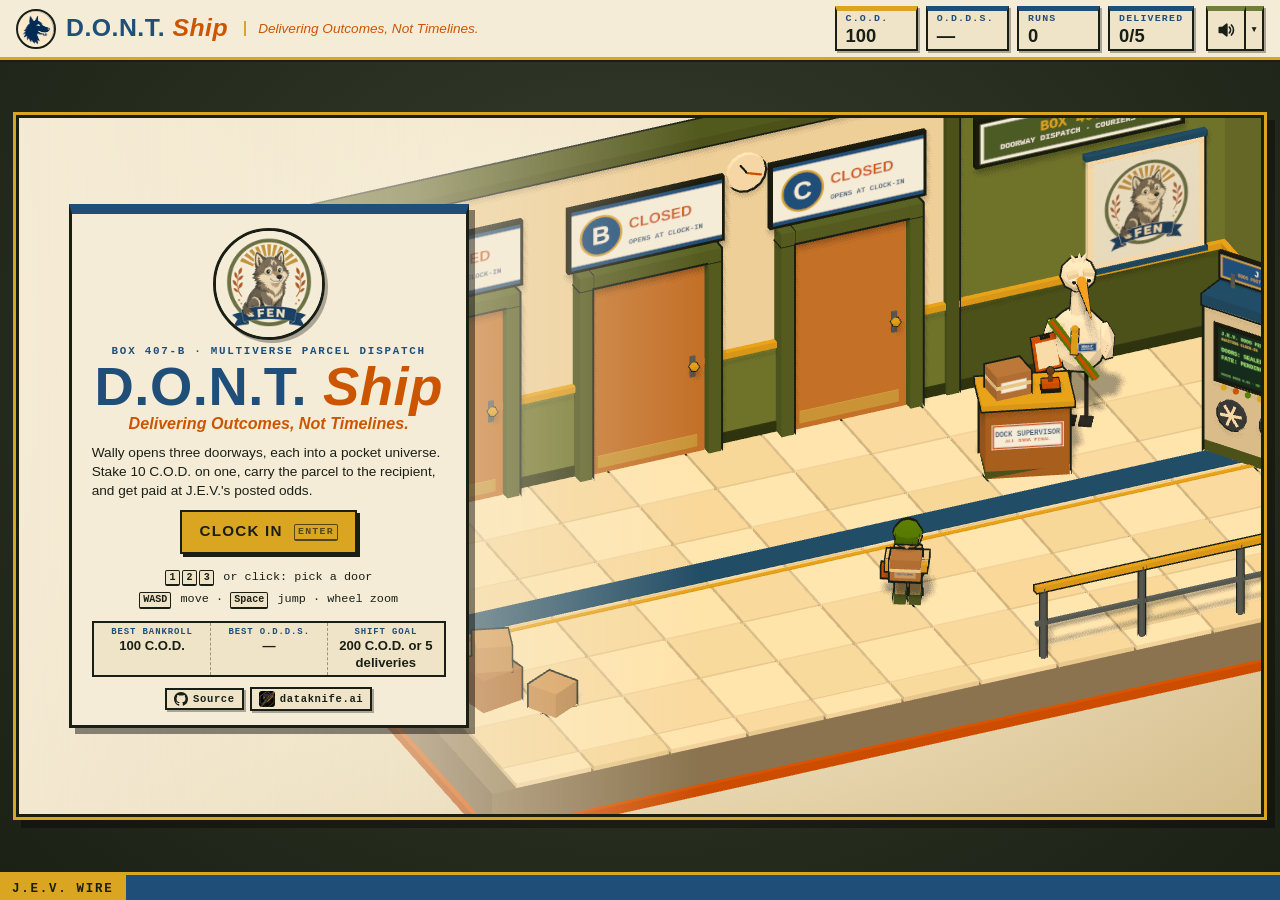
==== commit 68fc71f9: "feat: add favicon and links to source and dataknife.ai Root favicon.ico (16/32/48) plus 16/32 PNGs c" ====
--- a/index.html
+++ b/index.html
@@ -12,9 +12,12 @@
   <meta name="apple-mobile-web-app-title" content="D.O.N.T. Ship" />
   <meta name="format-detection" content="telephone=no" />
   <link rel="manifest" href="manifest.webmanifest" />
-  <link rel="icon" type="image/png" href="assets/brand/fen-wolf-icon-from-herographic.png" />
+  <link rel="icon" href="favicon.ico" sizes="16x16 32x32 48x48" />
+  <link rel="icon" type="image/png" sizes="32x32" href="assets/icons/favicon-32.png" />
+  <link rel="icon" type="image/png" sizes="16x16" href="assets/icons/favicon-16.png" />
+  <link rel="icon" type="image/png" sizes="192x192" href="assets/icons/icon-192.png" />
   <link rel="apple-touch-icon" href="assets/icons/apple-touch-icon.png" />
-  <link rel="stylesheet" href="css/style.css?v=iso-7" />
+  <link rel="stylesheet" href="css/style.css?v=iso-8" />
   <script type="importmap">
     { "imports": { "three": "./vendor/three.module.js" } }
   </script>
@@ -94,6 +97,19 @@
       <div class="ticker-track">
         <span id="ticker">Processing Fee: 5% (we appreciate your patience) · 8 out of 10 universes recommend us · Box 407-B reminds couriers that doors are load-bearing · Timing is a distribution · Today's forecast: probable</span>
       </div>
+      <!-- Cloned into the masthead and the title card by main.js; hidden during runs (css). -->
+      <nav class="project-links ticker-links" id="project-links" aria-label="Project links">
+        <a href="https://github.com/DataKnifeAI/dont-ship" target="_blank" rel="noopener" title="Source code on GitHub">
+          <svg viewBox="0 0 16 16" width="14" height="14" aria-hidden="true">
+            <path d="M8 0C3.58 0 0 3.58 0 8c0 3.54 2.29 6.53 5.47 7.59.4.07.55-.17.55-.38 0-.19-.01-.82-.01-1.49-2.01.37-2.53-.49-2.69-.94-.09-.23-.48-.94-.82-1.13-.28-.15-.68-.52-.01-.53.63-.01 1.08.58 1.23.82.72 1.21 1.87.87 2.33.66.07-.52.28-.87.51-1.07-1.78-.2-3.64-.89-3.64-3.95 0-.87.31-1.59.82-2.15-.08-.2-.36-1.02.08-2.12 0 0 .67-.21 2.2.82.64-.18 1.32-.27 2-.27.68 0 1.36.09 2 .27 1.53-1.04 2.2-.82 2.2-.82.44 1.1.16 1.92.08 2.12.51.56.82 1.27.82 2.15 0 3.07-1.87 3.75-3.65 3.95.29.25.54.73.54 1.48 0 1.07-.01 1.93-.01 2.2 0 .21.15.46.55.38A8.013 8.013 0 0 0 16 8c0-4.42-3.58-8-8-8z" />
+          </svg>
+          <span>Source</span>
+        </a>
+        <a href="https://dataknife.ai" target="_blank" rel="noopener" title="DataKnifeAI">
+          <img src="assets/brand/dataknife-mark-64.png" width="16" height="16" alt="" />
+          <span>dataknife.ai</span>
+        </a>
+      </nav>
     </footer>
   </div>
 
@@ -105,7 +121,7 @@
     <button type="button" class="btn" id="rotate-ok">Play in portrait anyway</button>
   </div>
 
-  <script type="module" src="js/pwa.js?v=iso-7"></script>
-  <script type="module" src="js/main.js?v=iso-7"></script>
+  <script type="module" src="js/pwa.js?v=iso-8"></script>
+  <script type="module" src="js/main.js?v=iso-8"></script>
 </body>
 </html>
--- a/css/style.css
+++ b/css/style.css
@@ -390,6 +390,86 @@
   }
 }
 
+/* ---------------------------------------------------------------- project links (source, dataknife.ai) */
+
+/* Title card, plus the ticker (hub / results) or the masthead on short screens. Never during runs. */
+.project-links {
+  display: flex;
+  align-items: center;
+  gap: 6px;
+}
+
+.project-links a {
+  display: inline-flex;
+  align-items: center;
+  gap: 5px;
+  padding: 2px 7px;
+  background: var(--paper);
+  border: 2px solid var(--ink);
+  box-shadow: 2px 2px 0 var(--shadow);
+  color: var(--ink);
+  font: 700 0.66rem/1.2 var(--font-stamp);
+  letter-spacing: 0.06em;
+  text-decoration: none;
+  white-space: nowrap;
+}
+
+.project-links a:hover {
+  background: var(--cream);
+  color: var(--ibm);
+}
+
+.project-links a:focus-visible {
+  outline: 2px solid var(--harvest);
+  outline-offset: 2px;
+}
+
+.project-links svg {
+  flex: none;
+  fill: currentColor;
+}
+
+.project-links img {
+  flex: none;
+  width: 16px;
+  height: 16px;
+  border-radius: 3px;
+}
+
+.title-links {
+  justify-content: center;
+  margin-top: 10px;
+}
+
+.ticker-links {
+  flex: none;
+  gap: 5px;
+  padding: 0 8px;
+  border-left: 2px solid var(--harvest);
+}
+
+.ticker-links a {
+  padding: 0 6px;
+  border-width: 1px;
+  box-shadow: none;
+  font-size: 0.62rem;
+  line-height: 18px;
+}
+
+.ticker-links img {
+  width: 14px;
+  height: 14px;
+}
+
+.mast-links {
+  display: none;
+}
+
+#app[data-screen="title"] .ticker-links,
+#app[data-screen="run"] .project-links {
+  display: none;
+}
+
 /* ---------------------------------------------------------------- shared card pieces */
 
 .card-kicker {
@@ -1471,6 +1551,10 @@
     line-height: 1.6;
   }
 
+  .title-links {
+    margin-top: 6px;
+  }
+
   .stamp-title {
     margin: 4px auto 8px;
     font-size: 1.5rem;
@@ -1531,6 +1615,37 @@
   .ticker {
     display: none;
   }
+
+  /* With the ticker gone and the title card full, the links move to icon chips beside the wordmark. */
+  #app:not([data-screen="run"]) .mast-links {
+    display: flex;
+  }
+
+  .title-links {
+    display: none;
+  }
+
+  .mast-links {
+    flex: none;
+    gap: 4px;
+  }
+
+  .mast-links a {
+    justify-content: center;
+    width: 28px;
+    height: 28px;
+    padding: 0;
+    border-top: 3px solid var(--ibm);
+    box-shadow: 1px 1px 0 var(--shadow);
+  }
+
+  .mast-links a + a {
+    border-top-color: var(--olive);
+  }
+
+  .mast-links span {
+    display: none;
+  }
 }
 
 @media (max-height: 430px) {
@@ -1562,6 +1677,14 @@
     padding-left: 8px;
   }
 
+  .ticker-links {
+    padding: 0 6px;
+  }
+
+  .ticker-links span {
+    display: none;
+  }
+
   body.touch .iso-keys {
     display: none;
   }
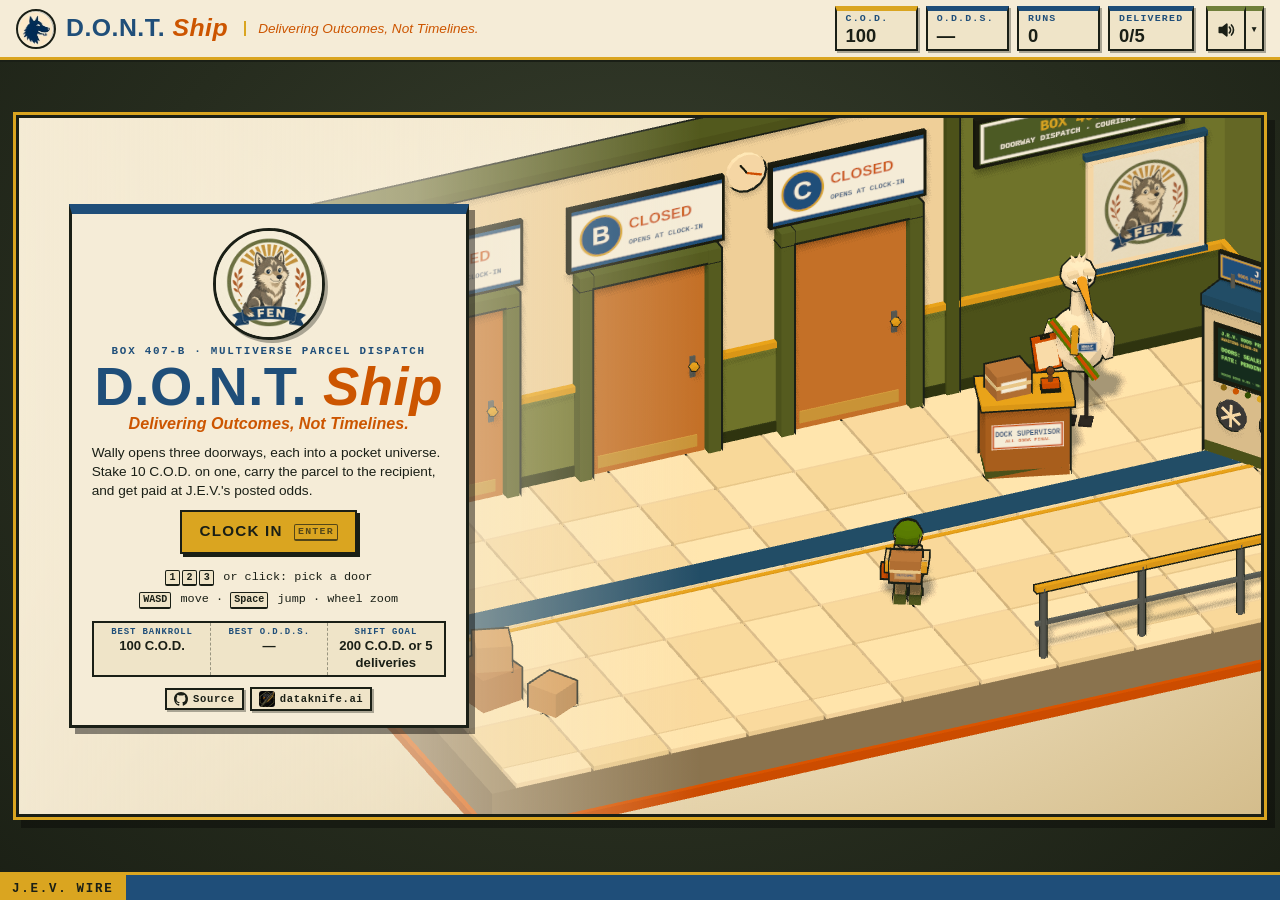
==== commit 986c3359: "fix: end shift-clear coin motif after the coin flip Drop the cold B minor bells pass and counting ti" ====
--- a/index.html
+++ b/index.html
@@ -17,7 +17,7 @@
   <link rel="icon" type="image/png" sizes="16x16" href="assets/icons/favicon-16.png" />
   <link rel="icon" type="image/png" sizes="192x192" href="assets/icons/icon-192.png" />
   <link rel="apple-touch-icon" href="assets/icons/apple-touch-icon.png" />
-  <link rel="stylesheet" href="css/style.css?v=iso-8" />
+  <link rel="stylesheet" href="css/style.css?v=iso-9" />
   <script type="importmap">
     { "imports": { "three": "./vendor/three.module.js" } }
   </script>
@@ -121,7 +121,7 @@
     <button type="button" class="btn" id="rotate-ok">Play in portrait anyway</button>
   </div>
 
-  <script type="module" src="js/pwa.js?v=iso-8"></script>
-  <script type="module" src="js/main.js?v=iso-8"></script>
+  <script type="module" src="js/pwa.js?v=iso-9"></script>
+  <script type="module" src="js/main.js?v=iso-9"></script>
 </body>
 </html>
